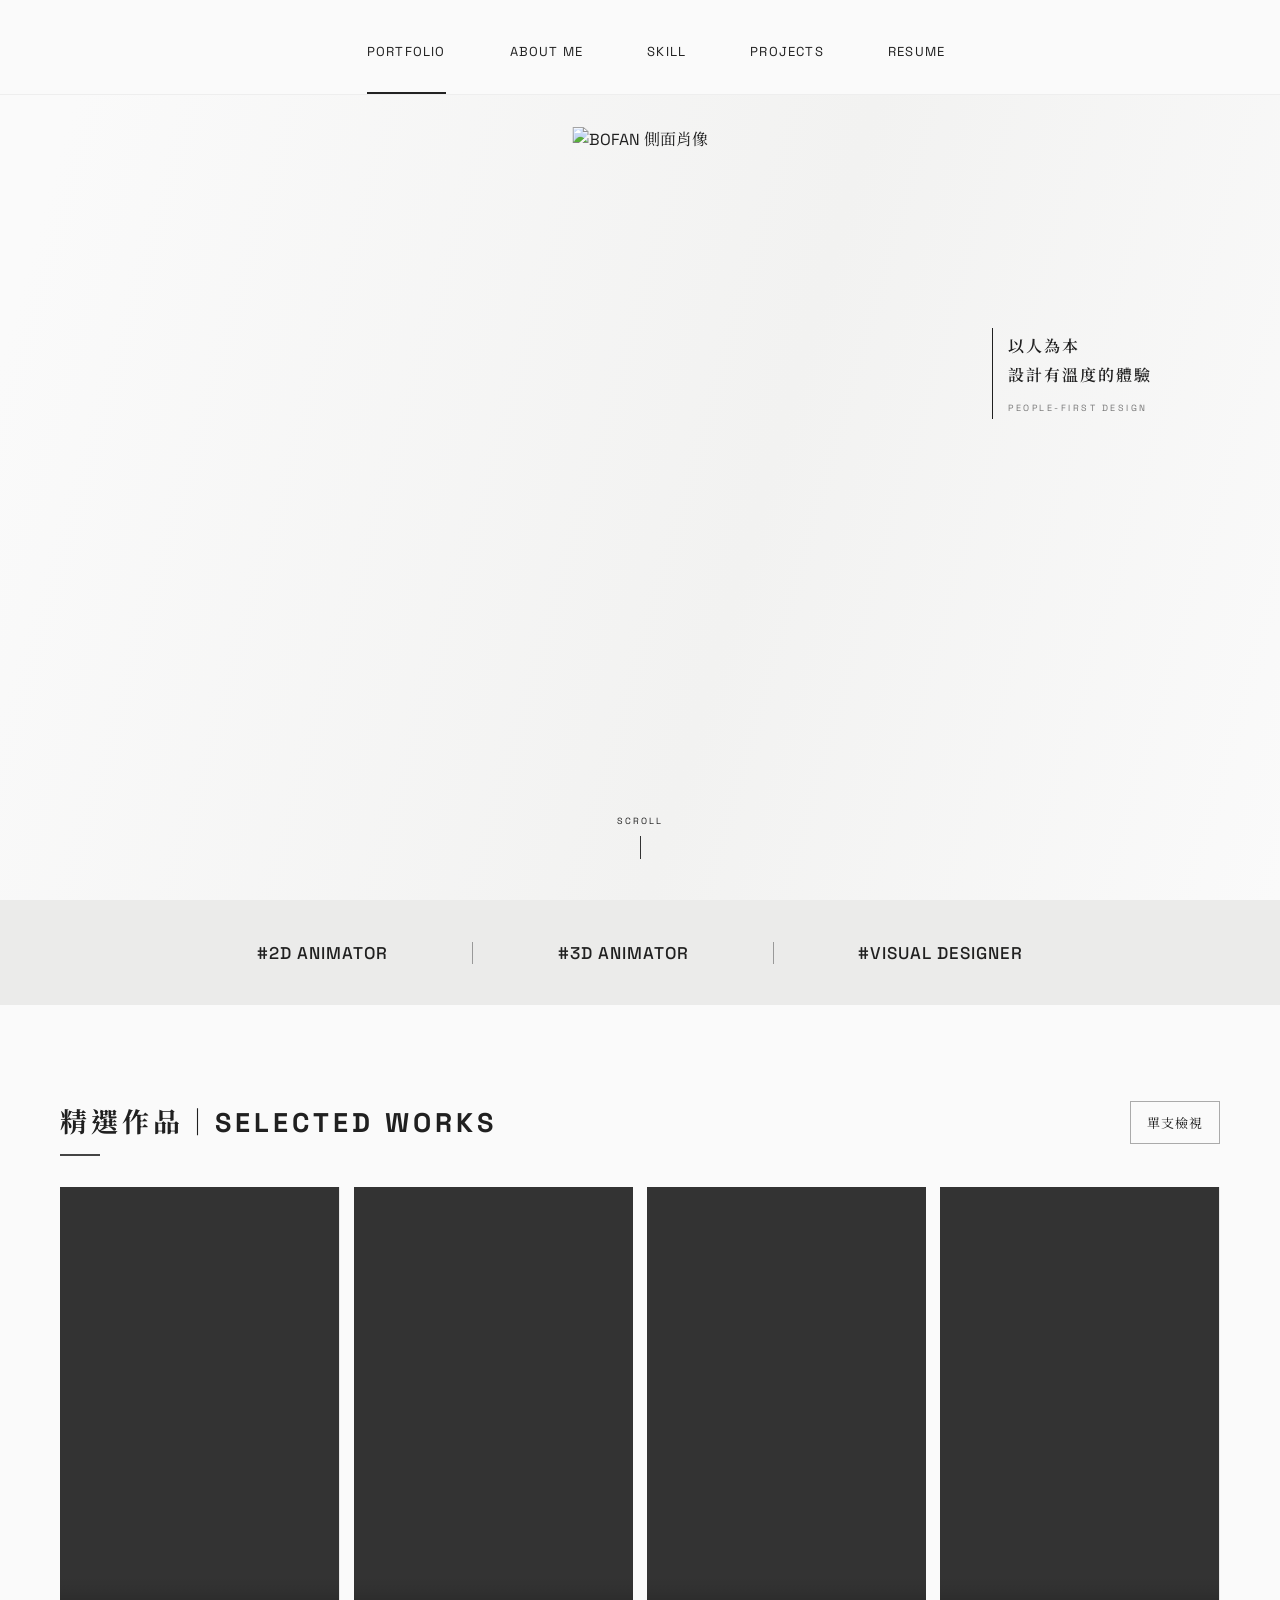
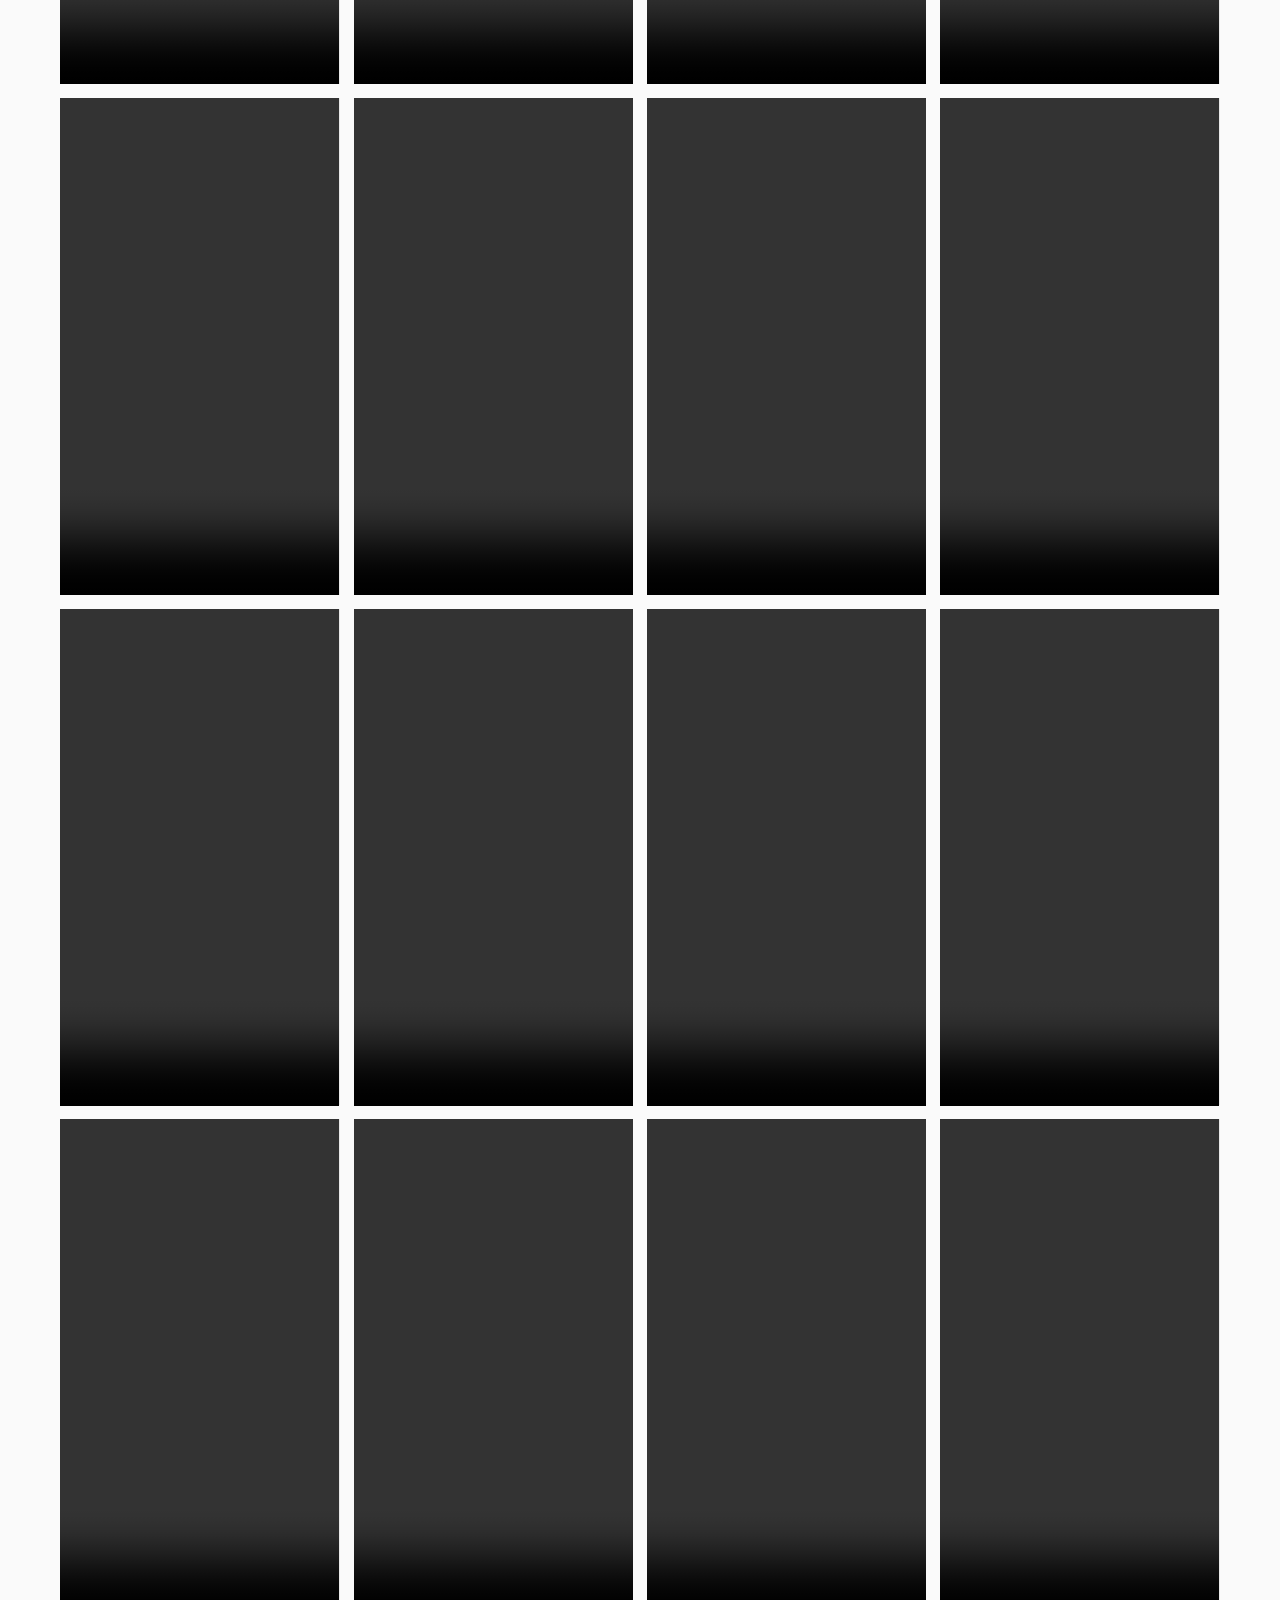
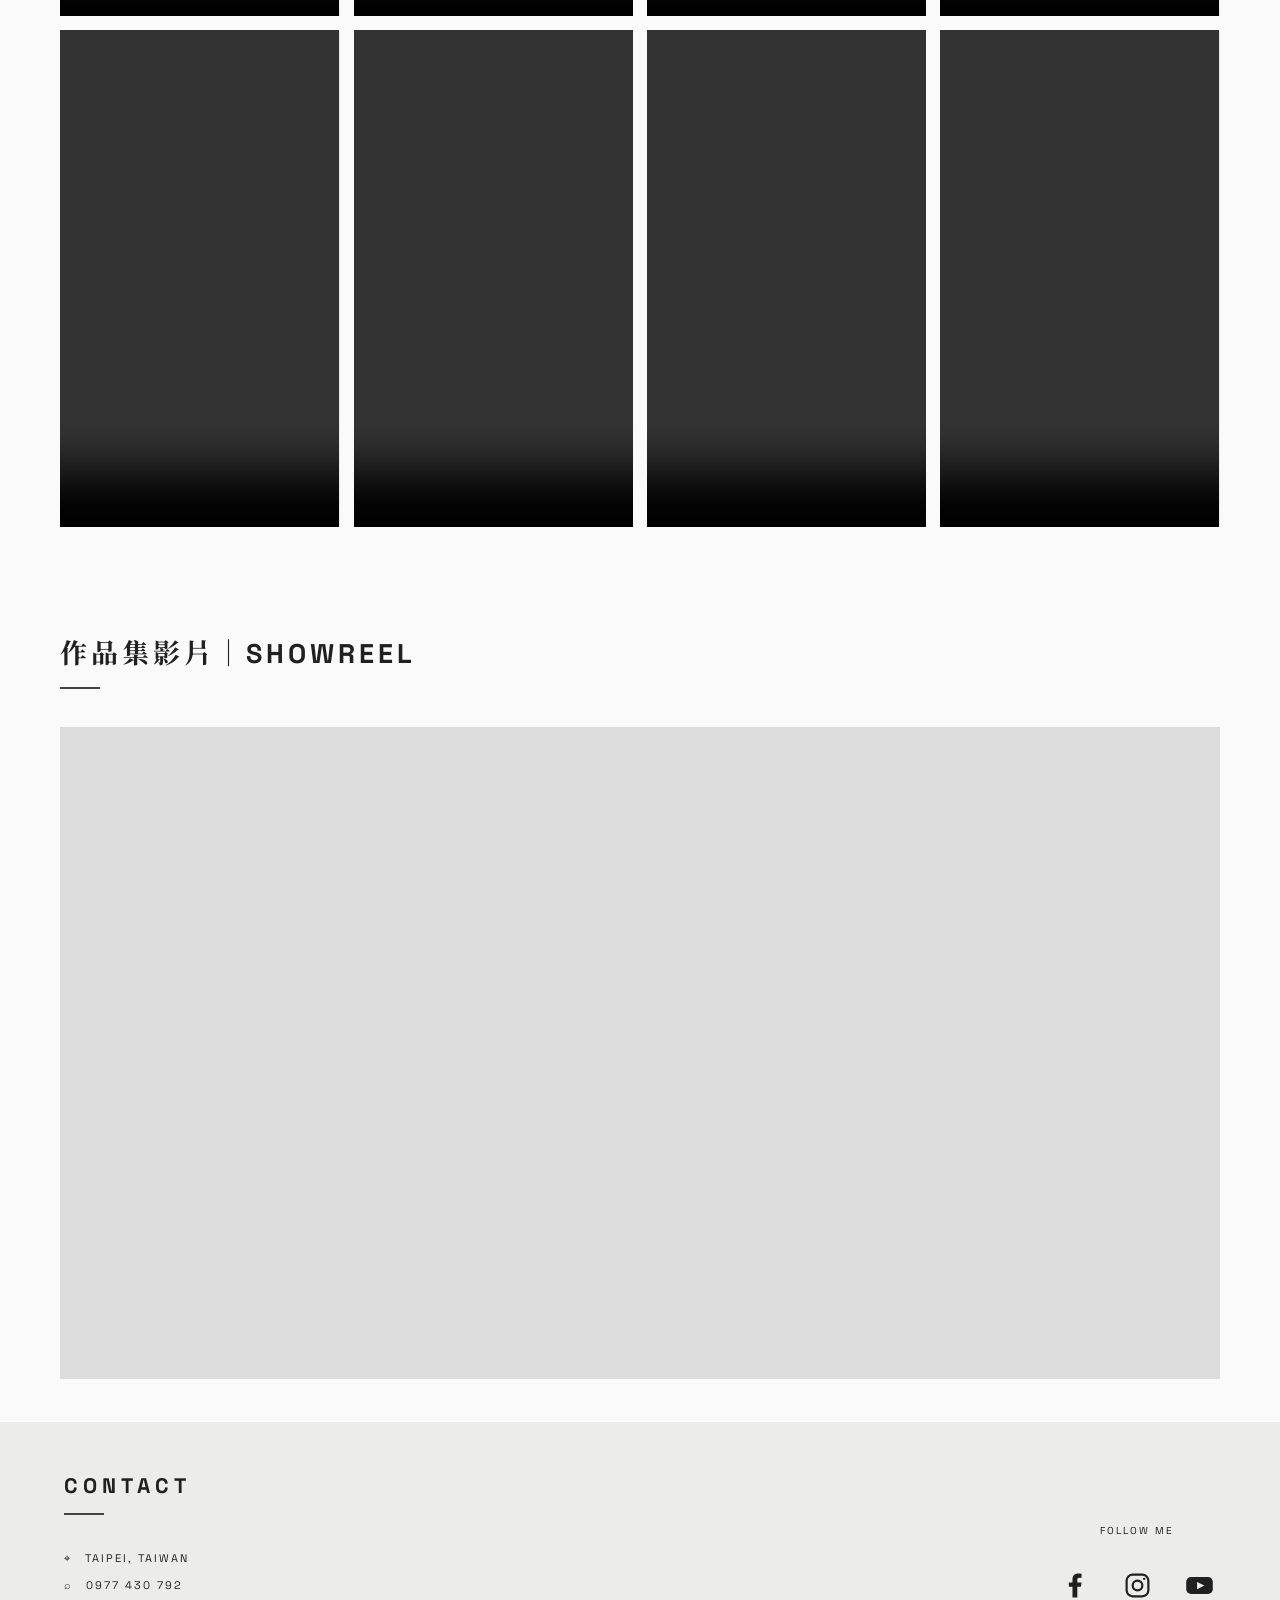
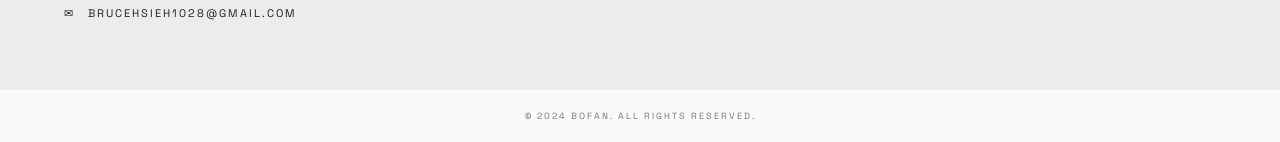
==== index.html @ f27bd296 "Publish website 1 portfolio pages" ====
<!doctype html><html lang="zh-Hant"><head><link rel="icon" type="image/png" href="favicon.png"><meta charset="utf-8"><meta name="viewport" content="width=device-width,initial-scale=1"><title>BOFAN | Portfolio</title><style>
@import url('https://fonts.googleapis.com/css2?family=DM+Mono:wght@400;500&family=Noto+Serif+TC:wght@500;600&family=Space+Grotesk:wght@400;500;600&display=swap');
*{box-sizing:border-box}html{scroll-behavior:smooth}body{margin:0;background:#fafafa;color:#202020;font-family:'Space Grotesk','Noto Serif TC',sans-serif}.nav{height:95px;padding:0 4.2%;display:flex;align-items:center;justify-content:space-between;position:sticky;top:0;z-index:5;background:rgba(250,250,250,.96);border-bottom:1px solid #eee}.logo{display:flex;gap:8px;align-items:center;color:inherit;text-decoration:none}.logo-icon,.logo-word{background-image:url('assets/bofanlogob_工作區域 1.png');background-repeat:no-repeat}.logo-icon{width:36px;height:36px;background-size:82px;background-position:50% 37%;border-radius:50%}.logo-word{width:76px;height:32px;background-size:145px;background-position:50% 100%}.links{display:flex;gap:clamp(35px,5vw,85px);height:100%;align-items:center}.links a,.links span{height:100%;padding-top:43px;color:inherit;text-decoration:none;font-size:13px;letter-spacing:1.2px;border-bottom:2px solid transparent}.links .active{border-color:#222}.dots{font-size:24px;letter-spacing:-5px;transform:rotate(90deg)}.hero{height:795px;position:relative;overflow:hidden;display:flex;align-items:center;justify-content:center;background:linear-gradient(106deg,#fafafa 5%,#f2f2f1 58%,#fafafa)}.word{position:absolute;width:min(82vw,1200px);height:340px;background:url('assets/bofanlogob_工作區域 1.png') center bottom/1800px no-repeat;opacity:.075;transform:translateY(40px)}.portrait-real{position:relative;z-index:1;display:block;max-width:430px;width:31vw;max-height:645px;height:auto;object-fit:contain;filter:drop-shadow(0 35px 28px rgba(255,255,255,.92))}.hero-copy{position:absolute;right:14%;top:255px;font:600 16px/1.8 'Noto Serif TC';letter-spacing:2px}.hero-copy small{display:block;font:9px 'DM Mono';letter-spacing:2.5px;color:#777;margin-top:11px}.scroll{position:absolute;bottom:25px;font:9px 'DM Mono';letter-spacing:2px}.scroll:after{content:'';display:block;width:1px;height:23px;background:#333;margin:9px auto}.roles{height:105px;background:#ebebea;display:flex;align-items:center;justify-content:center;font:500 17px 'DM Mono';letter-spacing:1px}.roles span{padding:0 clamp(40px,6.6vw,115px);border-right:1px solid #999}.roles span:last-child{border:0}.works{padding:96px 4.7% 90px}.section-title{font-size:27px;letter-spacing:4px;margin:0 0 31px}.section-title:after,.contact h2:after{content:'';display:block;width:40px;height:2px;background:#444;margin-top:14px}.work-grid{display:grid;grid-template-columns:repeat(4,1fr);gap:14px}.work-grid video{display:block;width:100%;aspect-ratio:9/16;object-fit:cover;background:#e9e9e9;opacity:0;transform:translateY(18px);transition:.7s}.work-grid.visible video{opacity:1;transform:none}.work-grid.visible video:nth-child(2){transition-delay:.08s}.work-grid.visible video:nth-child(3){transition-delay:.16s}.work-grid.visible video:nth-child(4){transition-delay:.24s}.work-grid.visible video:nth-child(5){transition-delay:.32s}.work-grid.visible video:nth-child(6){transition-delay:.4s}.showreel{padding:18px 3.5% 78px}.showreel .section-title{margin-left:1.2%}.youtube{width:100%;aspect-ratio:16/9;border:0;display:block;background:#ddd}.contact{background:#ececea;padding:50px 5% 52px;display:flex;justify-content:space-between}.contact h2{margin:0 0 30px;font-size:21px;letter-spacing:5px}.contact p{font:11px/2.5 'DM Mono';letter-spacing:2px}.follow{align-self:center;text-align:center}.follow p{font-size:10px;letter-spacing:2px}.social{display:flex;gap:28px;margin-top:26px}.social a{width:34px;height:34px;display:grid;place-items:center;border:1.5px solid;border-radius:50%;font-weight:600;color:inherit;text-decoration:none}.copyright{text-align:center;padding:20px;font:9px 'DM Mono';letter-spacing:2px;color:#777}#top{position:fixed;right:25px;bottom:25px;z-index:8;width:47px;height:47px;border:0;border-radius:50%;background:#222;color:#fff;font-size:22px;opacity:0;pointer-events:none;transform:translateY(15px);transition:.25s}#top.show{opacity:1;pointer-events:auto;transform:none}@media(max-width:700px){.nav{height:67px;padding:0 18px}.logo-icon{width:28px;height:28px;background-size:64px}.logo-word{width:60px;height:28px;background-size:115px}.links{gap:19px}.links a,.links span{padding-top:28px;font-size:9px}.links span,.dots{display:none}.hero{height:570px}.portrait-real{width:58vw;max-width:none;max-height:500px}.word{height:220px;background-size:1000px}.hero-copy{top:95px;right:6%;font-size:12px}.roles{height:75px;font-size:10px}.roles span{padding:0 11px}.works{padding:60px 20px}.section-title{font-size:19px}.work-grid{gap:8px;grid-template-columns:repeat(2,1fr)}.showreel{padding:0 20px 55px}.youtube{aspect-ratio:16/9}.contact{display:block;padding:42px 25px}.follow{text-align:left;margin-top:35px}.social{gap:15px}.contact p{font-size:9px}}
</style><style>
.logo{width:142px;height:44px;background:url('assets/logo.png') center/contain no-repeat;display:block}.logo-icon,.logo-word{display:none}.word{width:min(88vw,1320px);height:400px;background-image:url('assets/bofan.png');background-size:contain;background-position:center;background-repeat:no-repeat;opacity:.23}.hero .reveal{opacity:0;transform:translateY(26px);transition:opacity .85s ease,transform .85s ease}.hero .reveal.visible{opacity:1;transform:translateY(0)}.hero .word.reveal{opacity:0}.hero .word.reveal.visible{opacity:.23}@media(max-width:700px){.logo{width:106px;height:34px}.word{height:235px}}
</style><style>
.works-heading{display:flex;justify-content:space-between;align-items:flex-start;gap:16px;margin-bottom:31px}.works-heading .section-title{margin:0}
.mode-toggle,.video-arrow{border:1px solid #aaa;background:#fafafa;color:#202020;cursor:pointer;transition:background .2s,color .2s}
.mode-toggle{padding:11px 16px;font:inherit;font-size:13px;white-space:nowrap;letter-spacing:1px}
.mode-toggle:hover,.video-arrow:hover{background:#202020;color:#fff}
.mode-toggle:focus-visible,.video-arrow:focus-visible{outline:2px solid #222;outline-offset:4px}
.single-controls[hidden]{display:none}
.single-controls{display:flex;justify-content:center;align-items:center;gap:18px;margin-top:20px;font:12px 'DM Mono',monospace}
.work-view{position:relative}
.work-view.is-single{padding:0 62px}
.work-grid.single{display:flex;justify-content:center}
.work-grid.single video{display:none;transition:none}
.work-grid.single video.is-current{display:block;opacity:1;transform:none;width:auto;max-width:100%;height:65vh;height:65svh;max-height:760px;object-fit:contain;background:#111;aspect-ratio:9/16}
.video-arrow{position:absolute;top:calc(50% - 22px);width:44px;height:44px;border-radius:50%;font-size:26px;display:grid;place-items:center}
.video-prev{left:0}.video-next{right:0}
@media(max-width:700px){.works-heading .section-title{font-size:16px;letter-spacing:1px}.mode-toggle{padding:9px;font-size:11px}.work-view.is-single{padding:0 38px}.video-arrow{width:32px;height:40px;font-size:22px}.work-grid.single video.is-current{height:auto;width:100%;max-height:65svh}}
@media(prefers-reduced-motion:reduce){.work-grid video{transition:none}}
</style><link rel="stylesheet" href="theme.css"><script src="theme.js"></script></head><body>
<nav class="nav"><a class="logo" href="bofan-portfolio.html" aria-label="BOFAN 首頁"><span class="logo-icon"></span><span class="logo-word"></span></a><div class="links"><a class="active" href="bofan-portfolio.html">PORTFOLIO</a><a href="bofan-about.html">ABOUT ME</a><a href="bofan-skill.html">SKILL</a><a href="bofan-projects.html">PROJECTS</a><a href="bofan-resume.html">RESUME</a></div><span class="nav-spacer" aria-hidden="true"></span></nav>
<main><section class="hero"><div class="word" aria-hidden="true"><div class="word-track"><span></span><span></span><span></span></div></div><img class="portrait-real reveal" src="assets/portrait-1.png" alt="BOFAN 側面肖像"><div class="hero-copy"><div class="hero-copy-mask"><div class="hero-copy-text">以人為本<br>設計有溫度的體驗<small>PEOPLE-FIRST DESIGN</small></div></div></div><div class="scroll">SCROLL</div></section><div class="roles"><span>#2D ANIMATOR</span><span>#3D ANIMATOR</span><span>#VISUAL DESIGNER</span></div><section class="works"><div class="works-heading"><h1 class="section-title">精選作品｜SELECTED WORKS</h1><button type="button" class="mode-toggle" id="view-toggle" aria-pressed="false" aria-controls="work-grid">單支檢視</button></div><div class="work-view" id="work-view"><div class="work-grid" id="work-grid">
<video controls muted autoplay loop playsinline aria-label="spey" src="assets/spey.mp4"></video>
<video controls muted autoplay loop playsinline aria-label="金門高粱" src="assets/金門高粱.mp4"></video>
<video controls muted autoplay loop playsinline aria-label="布萊迪中秋" src="assets/布萊迪中秋.mp4"></video>
<video controls muted autoplay loop playsinline aria-label="XR威士忌" src="assets/XR威士忌.mp4"></video>
<video controls muted autoplay loop playsinline aria-label="米其林" src="assets/米其林.mp4"></video>
<video controls muted autoplay loop playsinline aria-label="skoda" src="assets/skoda.mp4"></video>
<video controls muted autoplay loop playsinline aria-label="喜特麗" src="assets/喜特麗.mp4"></video>
<video controls muted autoplay loop playsinline aria-label="Alessi" src="assets/Alessi.mp4"></video>
<video controls muted autoplay loop playsinline aria-label="南聯skinlife" src="assets/南聯skinlife.mp4"></video>
<video controls muted autoplay loop playsinline aria-label="統一膠原飲" src="assets/統一膠原飲.mp4"></video>
<video controls muted autoplay loop playsinline aria-label="acnes" src="assets/acnes.mp4"></video>
<video controls muted autoplay loop playsinline aria-label="白蘭氏" src="assets/白蘭氏.mp4"></video>
<video controls muted autoplay loop playsinline aria-label="osim" src="assets/osim.mp4"></video>
<video controls muted autoplay loop playsinline aria-label="lalaport" src="assets/lalaport.mp4"></video>
<video controls muted autoplay loop playsinline aria-label="persil" src="assets/persil.mp4"></video>
<video controls muted autoplay loop playsinline aria-label="honor" src="assets/honor.mp4"></video>
<video controls muted autoplay loop playsinline aria-label="超異能快感" src="assets/超異能快感.mp4"></video>
<video controls muted autoplay loop playsinline aria-label="蜘蛛人轉變" src="assets/蜘蛛人轉變.mp4"></video>
<video controls muted autoplay loop playsinline aria-label="太空超人" src="assets/太空超人.mp4"></video>
<video controls muted autoplay loop playsinline aria-label="陰兒房" src="assets/陰兒房.mp4"></video>
</div><div class="single-controls" id="single-controls" hidden><button type="button" class="video-arrow video-prev" id="video-prev" aria-label="上一支動畫">‹</button><span id="video-count" role="status" aria-live="polite">1 / 20</span><button type="button" class="video-arrow video-next" id="video-next" aria-label="下一支動畫">›</button></div></div></section><section class="showreel"><h2 class="section-title">作品集影片｜SHOWREEL</h2><iframe class="youtube" src="https://www.youtube-nocookie.com/embed/A_lgwOJ9lEc?rel=0" title="作品集影片" allow="accelerometer; autoplay; clipboard-write; encrypted-media; gyroscope; picture-in-picture" allowfullscreen></iframe></section></main>
<footer class="contact"><div><h2>CONTACT</h2><p>⌖　TAIPEI, TAIWAN<br>⌕　0977 430 792<br>✉　BRUCEHSIEH1028@GMAIL.COM</p></div><div class="follow"><p>FOLLOW ME</p><div class="social"><a href="https://www.facebook.com/xie.bo.fan.2025/?locale=zh_TW" target="_blank" rel="noopener noreferrer" aria-label="Facebook"><svg viewBox="0 0 24 24" aria-hidden="true"><path fill="currentColor" d="M13.5 22v-9h3l.5-3.5h-3.5V7.2c0-1 .3-1.7 1.8-1.7H17V2.3c-.3 0-1.5-.2-2.8-.2-2.8 0-4.7 1.7-4.7 4.8v2.6H6.5V13h3v9z"/></svg></a><a href="https://www.instagram.com/xiebofan_1028/" target="_blank" rel="noopener noreferrer" aria-label="Instagram"><svg viewBox="0 0 24 24" fill="none" stroke="currentColor" stroke-width="1.8" aria-hidden="true"><rect x="3" y="3" width="18" height="18" rx="5"/><circle cx="12" cy="12" r="4"/><circle cx="17.5" cy="6.5" r="1" fill="currentColor" stroke="none"/></svg></a><a href="https://www.youtube.com/@BofanAnimation" target="_blank" rel="noopener noreferrer" aria-label="YouTube"><svg viewBox="0 0 24 24" aria-hidden="true"><rect x="1" y="5" width="22" height="14" rx="4" fill="currentColor"/><path d="m10 9 6 3-6 3z" fill="#ececea"/></svg></a></div></div></footer><div class="copyright">© 2024 BOFAN. ALL RIGHTS RESERVED.</div><button id="top">↑</button><script>const b=document.querySelector('#top'),g=document.querySelector('#work-grid'),reveal=document.querySelectorAll('.reveal');addEventListener('scroll',()=>b.classList.toggle('show',scrollY>500));b.onclick=()=>scrollTo({top:0,behavior:'smooth'});const observer=new IntersectionObserver(es=>es.forEach(x=>{if(x.isIntersecting){x.target.classList.add('visible');observer.unobserve(x.target)}}),{threshold:.1});reveal.forEach(x=>observer.observe(x));new IntersectionObserver(e=>e.forEach(x=>x.isIntersecting&&g.classList.add('visible')),{threshold:0}).observe(g);</script><script>
(() => {
  const grid = document.getElementById('work-grid');
  const videos = [...grid.querySelectorAll('video')];
  const toggle = document.getElementById('view-toggle');
  const view = document.getElementById('work-view');
  const controls = document.getElementById('single-controls');
  const count = document.getElementById('video-count');
  let single = false, current = 0;
  const previewButtons = [-1, 1].map(direction => {
    const button = document.createElement('button');
    button.type = 'button';
    button.className = 'side-preview ' + (direction < 0 ? 'preview-left' : 'preview-right');
    button.setAttribute('aria-label', direction < 0 ? '觀看上一支動畫' : '觀看下一支動畫');
    const preview = document.createElement('video');
    preview.muted = true;
    preview.playsInline = true;
    preview.preload = 'auto';
    preview.setAttribute('aria-hidden', 'true');
    preview.addEventListener('loadeddata', () => { preview.pause(); preview.currentTime = 0; });
    button.append(preview);
    button.addEventListener('click', () => show(current + direction));
    view.append(button);
    return { preview, direction };
  });
  const play = video => { const result = video.play(); if (result) result.catch(() => {}); };
  let transitioning = false;
  async function show(index) {
    if (transitioning) return;
    const changed = ((index + videos.length) % videos.length) !== current;
    const direction = index > current ? 1 : -1;
    const animate = changed && single && !matchMedia('(prefers-reduced-motion: reduce)').matches;
    const panels = [grid, ...previewButtons.map(({preview}) => preview.parentElement)];
    transitioning = true;
    toggle.disabled = true;
    if (animate) {
      await Promise.all(panels.map(panel => panel.animate([
        {transform:'translateX(0)', opacity: getComputedStyle(panel).opacity},
        {transform:'translateX(' + (-direction * 45) + 'px)', opacity:0}
      ], {duration:180, easing:'ease-in', fill:'forwards'}).finished));
    }
    current = (index + videos.length) % videos.length;
    videos.forEach((video, i) => {
      video.classList.toggle('is-current', i === current);
      if (i !== current) video.pause();
    });
    count.textContent = (current + 1) + ' / ' + videos.length;
    previewButtons.forEach(({preview, direction}) => {
      preview.pause();
      preview.src = videos[(current + direction + videos.length) % videos.length].src;
      preview.load();
    });
    // Restart the central video on every switch; side previews stay paused.
    videos[current].autoplay = true;
    videos[current].pause();
    videos[current].currentTime = 0;
    play(videos[current]);
    panels.forEach(panel => panel.getAnimations().forEach(animation => animation.cancel()));
    if (animate) {
      await Promise.all(panels.map(panel => panel.animate([
        {transform:'translateX(' + (direction * 45) + 'px)', opacity:0},
        {transform:'translateX(0)', opacity:getComputedStyle(panel).opacity}
      ], {duration:320, easing:'cubic-bezier(.22,1,.36,1)'}).finished));
    }
    transitioning = false;
    toggle.disabled = false;
  }
  toggle.addEventListener('click', () => {
    single = !single;
    grid.classList.toggle('single', single);
    grid.classList.add('visible');
    view.classList.toggle('is-single', single);
    controls.hidden = !single;
    toggle.setAttribute('aria-pressed', String(single));
    toggle.textContent = single ? '網格檢視' : '單支檢視';
    if (single) show(current);
    else videos.forEach(video => { video.autoplay = true; play(video); });
  });
  document.getElementById('video-prev').addEventListener('click', () => show(current - 1));
  document.getElementById('video-next').addEventListener('click', () => show(current + 1));
})();
</script><style>
.side-preview{display:none;border:0;padding:0;background:transparent;cursor:pointer}
.work-view.is-single{padding:0 27%;min-height:220px;overflow:hidden}
.work-grid.single{align-items:center;min-height:220px}
.work-grid.single video.is-current{width:100%;height:auto;max-height:none;aspect-ratio:auto;object-fit:cover;background:transparent}
.is-single .side-preview{display:flex;align-items:center;justify-content:center;position:absolute;top:0;bottom:40px;width:26%;opacity:.3;transition:opacity .25s;overflow:hidden}
.is-single .side-preview:hover,.is-single .side-preview:focus-visible{opacity:.55}
.preview-left{left:0}.preview-right{right:0}
.side-preview video{display:block;width:100%;height:auto;max-height:none;object-fit:cover;pointer-events:none;background:transparent}
.side-preview:focus-visible{outline:2px solid #777;outline-offset:5px}
.video-arrow{z-index:2;background:rgba(250,250,250,.9)}
.video-prev{left:0}.video-next{right:0}
@media(max-width:700px){
 .work-view.is-single{padding:0 23%}
 .is-single .side-preview{width:22%}
 .preview-left{left:0}.preview-right{right:0}
 .work-grid.single video.is-current{width:100%;height:auto;max-height:none}
 .video-arrow{top:auto;bottom:0;width:32px;height:32px}
 .video-prev{left:calc(50% - 90px)}.video-next{right:calc(50% - 90px)}
}
/* Keep the three-video viewer within the available screen height. */
.work-view.is-single{
 --viewer-height:min(68svh,680px);
 padding:0;
 min-height:0;
 display:grid;
 grid-template-columns:minmax(0,1fr) minmax(0,1.45fr) minmax(0,1fr);
 align-items:center;
 gap:0 clamp(8px,2vw,28px);
}
.is-single .work-grid.single{grid-column:2;grid-row:1;min-height:0;height:var(--viewer-height);width:100%}
.work-grid.single video.is-current{width:auto;height:auto;max-width:100%;max-height:var(--viewer-height);object-fit:contain;aspect-ratio:auto}
.is-single .side-preview{position:static;grid-row:1;width:100%;height:calc(var(--viewer-height) * .74);min-width:0}
.is-single .preview-left{grid-column:1}
.is-single .preview-right{grid-column:3}
.side-preview video{width:auto;height:auto;max-width:100%;max-height:100%;object-fit:contain}
.is-single .single-controls{grid-column:1 / -1;grid-row:2;margin-top:16px;min-height:32px}
.is-single .video-arrow{top:calc(var(--viewer-height) / 2 - 22px);bottom:auto}
@media(max-width:700px){
 .work-view.is-single{--viewer-height:min(62svh,500px);padding:0;grid-template-columns:minmax(0,1fr) minmax(0,1.7fr) minmax(0,1fr);gap:0 8px}
 .work-grid.single video.is-current{width:auto;height:auto;max-width:100%;max-height:var(--viewer-height)}
 .is-single .video-arrow{top:auto;bottom:0}
}
</style>
<style>
/* First screen and sequenced hero entrance. */
.hero{height:calc(100svh - 95px);min-height:0;padding:0;isolation:isolate}
.hero .portrait-real{position:absolute;bottom:0%;left:50%;width:auto;height:96%;max-height:none;max-width:58vw;object-fit:contain;translate:-50% 0;z-index:1}
.hero .portrait-real.reveal{transition:opacity 1.8s ease,transform 1.8s ease}
.hero .word{position:absolute;inset:22% 0 auto;width:100%;height:60%;opacity:.48;transform:none;overflow:hidden;z-index:0;pointer-events:none;background:none}
.word-track{display:flex;width:max-content;height:100%;animation:bofan-drift 36s linear infinite;will-change:transform}
.word-track span{display:block;flex:none;width:110vw;margin-right:-12vw;height:100%;background:url('assets/bofan.png') center/contain no-repeat}
@keyframes bofan-drift{from{transform:translateX(-98vw)}to{transform:translateX(0)}}
.hero .hero-copy{top:29%;right:10%;z-index:2;border-left:1px solid currentColor;padding:5px 0 5px 15px;opacity:0;transition:opacity .3s ease 1.8s}
.hero-copy-mask{overflow:hidden;clip-path:inset(0 100% 0 0);transition:clip-path 1s cubic-bezier(.22,1,.36,1) 1.9s}
.hero-copy-text{transform:translateX(-20px);transition:transform 1s cubic-bezier(.22,1,.36,1) 1.9s}
.hero.intro-ready .hero-copy{opacity:1}
.hero.intro-ready .hero-copy-mask{clip-path:inset(0)}
.hero.intro-ready .hero-copy-text{transform:translateX(0)}
.hero .scroll{bottom:4%;z-index:3;opacity:0;transform:translateY(10px);transition:opacity .7s ease 2.9s,transform .7s ease 2.9s}
.hero.intro-ready .scroll{opacity:1;transform:none}
@media(max-width:700px){
 .hero{height:calc(100svh - 67px)}
 .hero .portrait-real{height:84%;max-width:85vw;bottom:2%;left:45%}
 .hero .hero-copy{top:15%;right:5%;padding-left:10px;font-size:12px}
 .hero .word{top:28%;height:48%}
 .word-track span{width:140vw}
 @keyframes bofan-drift{from{transform:translateX(-128vw)}to{transform:translateX(0)}}
}
@media(prefers-reduced-motion:reduce){
 .word-track{animation:none;transform:translateX(-20vw)}
 .hero .portrait-real.reveal,.hero .hero-copy,.hero-copy-mask,.hero-copy-text,.hero .scroll{transition:none}
}
</style>
<script>
(() => {
 const hero = document.querySelector('.hero');
 const portrait = hero.querySelector('.portrait-real');
 const begin = () => {
   requestAnimationFrame(() => requestAnimationFrame(() => {
     portrait.classList.add('visible');
     hero.classList.add('intro-ready');
   }));
 };
 if (portrait.complete) begin();
 else { portrait.addEventListener('load', begin, {once:true}); portrait.addEventListener('error', begin, {once:true}); }
})();
</script>
</body></html>
---- theme.css ----
@import url('https://fonts.googleapis.com/css2?family=Noto+Serif+TC:wght@400;500;600;700&family=Space+Grotesk:wght@400;500;600;700&display=swap');
:root{color-scheme:light;--site-font:"Space Grotesk","Noto Serif TC","Microsoft JhengHei",sans-serif}
body,body *{font-family:var(--site-font)!important}
/* Phone layouts: separate hero rows and a single-column work viewer. */
@media(max-width:700px){
 body .hero{display:grid;grid-template-rows:110px minmax(0,1fr) 56px;justify-items:center;align-items:stretch;padding:18px 20px 0}
 body .hero .hero-copy{position:relative;grid-row:1;top:auto;right:auto;align-self:center;justify-self:center;margin:0;max-width:100%;font-size:12px}
 body .hero .portrait-real{position:relative;grid-row:2;left:auto;bottom:auto;translate:none;width:100%;height:100%;max-width:85vw;min-height:0;object-fit:contain;align-self:stretch}
 body .hero .scroll{position:relative;grid-row:3;bottom:auto;align-self:center}
 body .work-grid:not(.single){grid-template-columns:minmax(0,1fr);gap:20px}
 body .work-view.is-single{grid-template-columns:minmax(0,1fr);padding:0;gap:0}
 body .is-single .side-preview{display:none}
 body .is-single .work-grid.single{grid-column:1;grid-row:1}
 body .is-single .single-controls{grid-column:1;grid-row:2}
 body .about-hero .about-photo{display:none}
 body .about-hero{min-height:0;padding:48px 25px}
 body .about-hero .copy{width:100%}
 body .about-title-enter{animation-delay:0s}
 body .about-content-enter{animation-delay:.8s}
}
/* Showreel and sticky navigation share one viewport. */
.showreel{--nav-height:95px;height:calc(100svh - var(--nav-height));padding:18px 4.7% 24px;display:flex;flex-direction:column;align-items:center;gap:20px;scroll-margin-top:var(--nav-height)}
.showreel .section-title{align-self:stretch;flex:none;line-height:1.4;margin:0}
.showreel .youtube{flex:none;width:min(100%,calc((100svh - 213px) * 16 / 9));height:auto;aspect-ratio:16/9;margin:auto 0}
@media(max-width:700px){
 body .showreel{--nav-height:67px;height:auto;display:block;padding:16px 20px 40px}
 .showreel .section-title{font-size:clamp(14px,3.8vw,19px);letter-spacing:1px;margin:0 0 24px}
 .showreel .youtube{width:100%;height:auto;aspect-ratio:16/9;margin:0}
}
/* Compact Skill content while retaining shared navigation and footer sizing. */
main.skills{max-width:1260px;padding:65px 6.5% 65px}
.skills .page-title{font-size:clamp(28px,3.1vw,46px);margin-bottom:48px;font-weight:400}
.skills .page-title:after{width:40px;margin-top:26px}
.skills .skill-row{padding-bottom:42px;margin-bottom:42px}
.skills .skill-row:last-child{padding-bottom:0;margin-bottom:0}
.skills .skill-copy h2{font-size:clamp(23px,2.2vw,32px);font-weight:700}
.skills .english{font-size:16px}
.skills .english:after{margin:20px 0}
.skills .skill-copy ul{font-size:clamp(14px,1.15vw,17px);line-height:1.85}
.skills .skill-copy li{margin:6px 0}
@media(max-width:600px){
 main.skills{padding:36px 22px 44px}
 .skills .page-title{font-size:27px;margin-bottom:32px}
 .skills .skill-row{padding-bottom:28px;margin-bottom:28px;gap:20px}
 .skills .skill-copy h2{font-size:24px}
 .skills .skill-copy ul{font-size:14px}
}

/* Shared light-only navigation and footer. */
.nav-spacer{width:110px;flex-shrink:0}
.social a{border:0;border-radius:0}
.social svg{width:29px;height:29px;display:block}
.about-hero .copy p{font-size:18px;line-height:2}
.about-hero .copy .quote{font-size:19px!important}
.about-photo-enter{animation:page-enter 1s ease both}
.about-title-enter{animation:page-enter .8s ease 1s both}
.about-content-enter{animation:page-enter .8s ease 1.8s both}
.project-info .project-description{animation:page-enter .8s ease .15s both}
.project-info .project-link{animation:page-enter .8s ease .95s both}
.resume .personal{font-size:16px}
.resume .introduction,.resume .resume-main ul,.resume .job p{font-size:17px}
.resume .skill-meter{font-size:15px}
.resume .job time{font-size:.95em}
@keyframes page-enter{from{opacity:0;transform:translateY(20px)}to{opacity:1;transform:translateY(0)}}
@media(max-width:700px){
 .nav-spacer{display:none}.nav{gap:8px}.links{gap:12px}
 .about-hero .copy p{font-size:15px}
 .about-hero .copy .quote{font-size:16px!important}
}
@media(max-width:380px){.nav .logo{width:80px}.links{gap:8px}}
@media(prefers-reduced-motion:reduce){
 .about-photo-enter,.about-title-enter,.about-content-enter,
 .project-info .project-description,.project-info .project-link{animation:none}
}
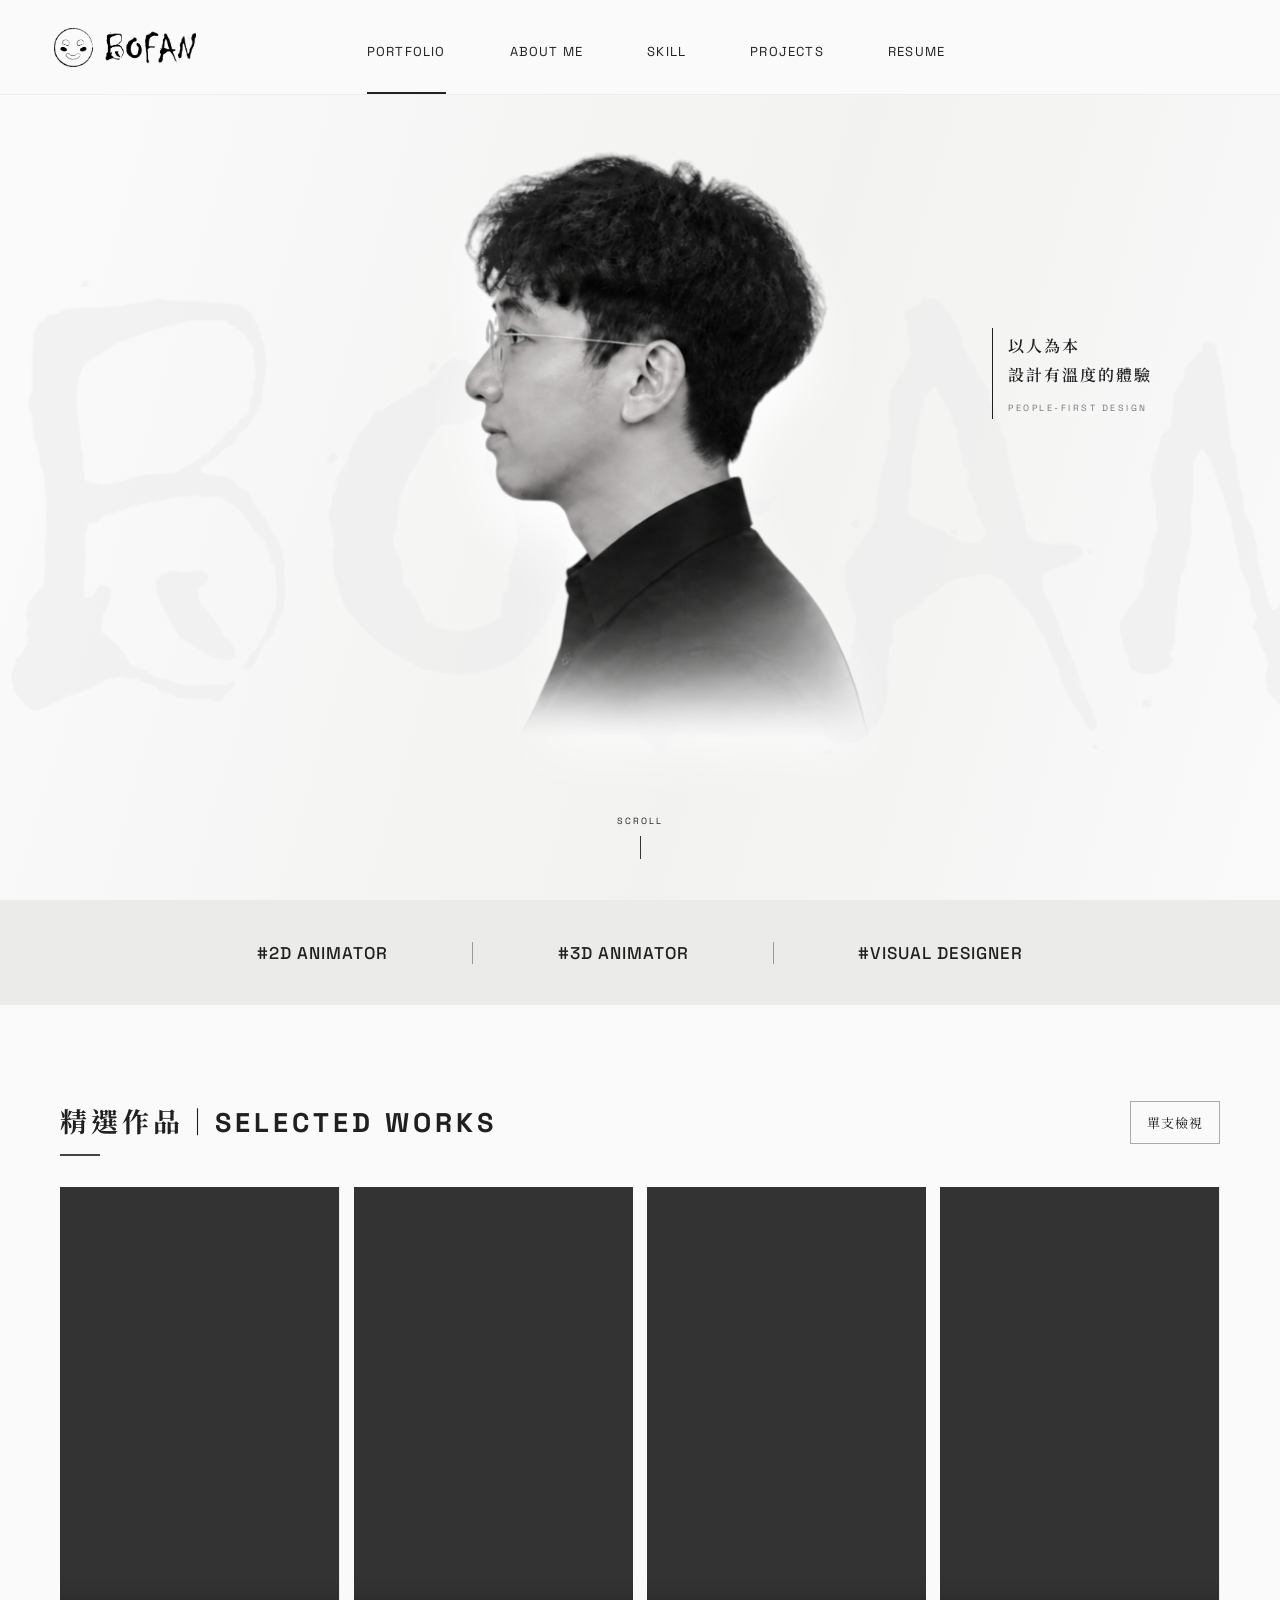
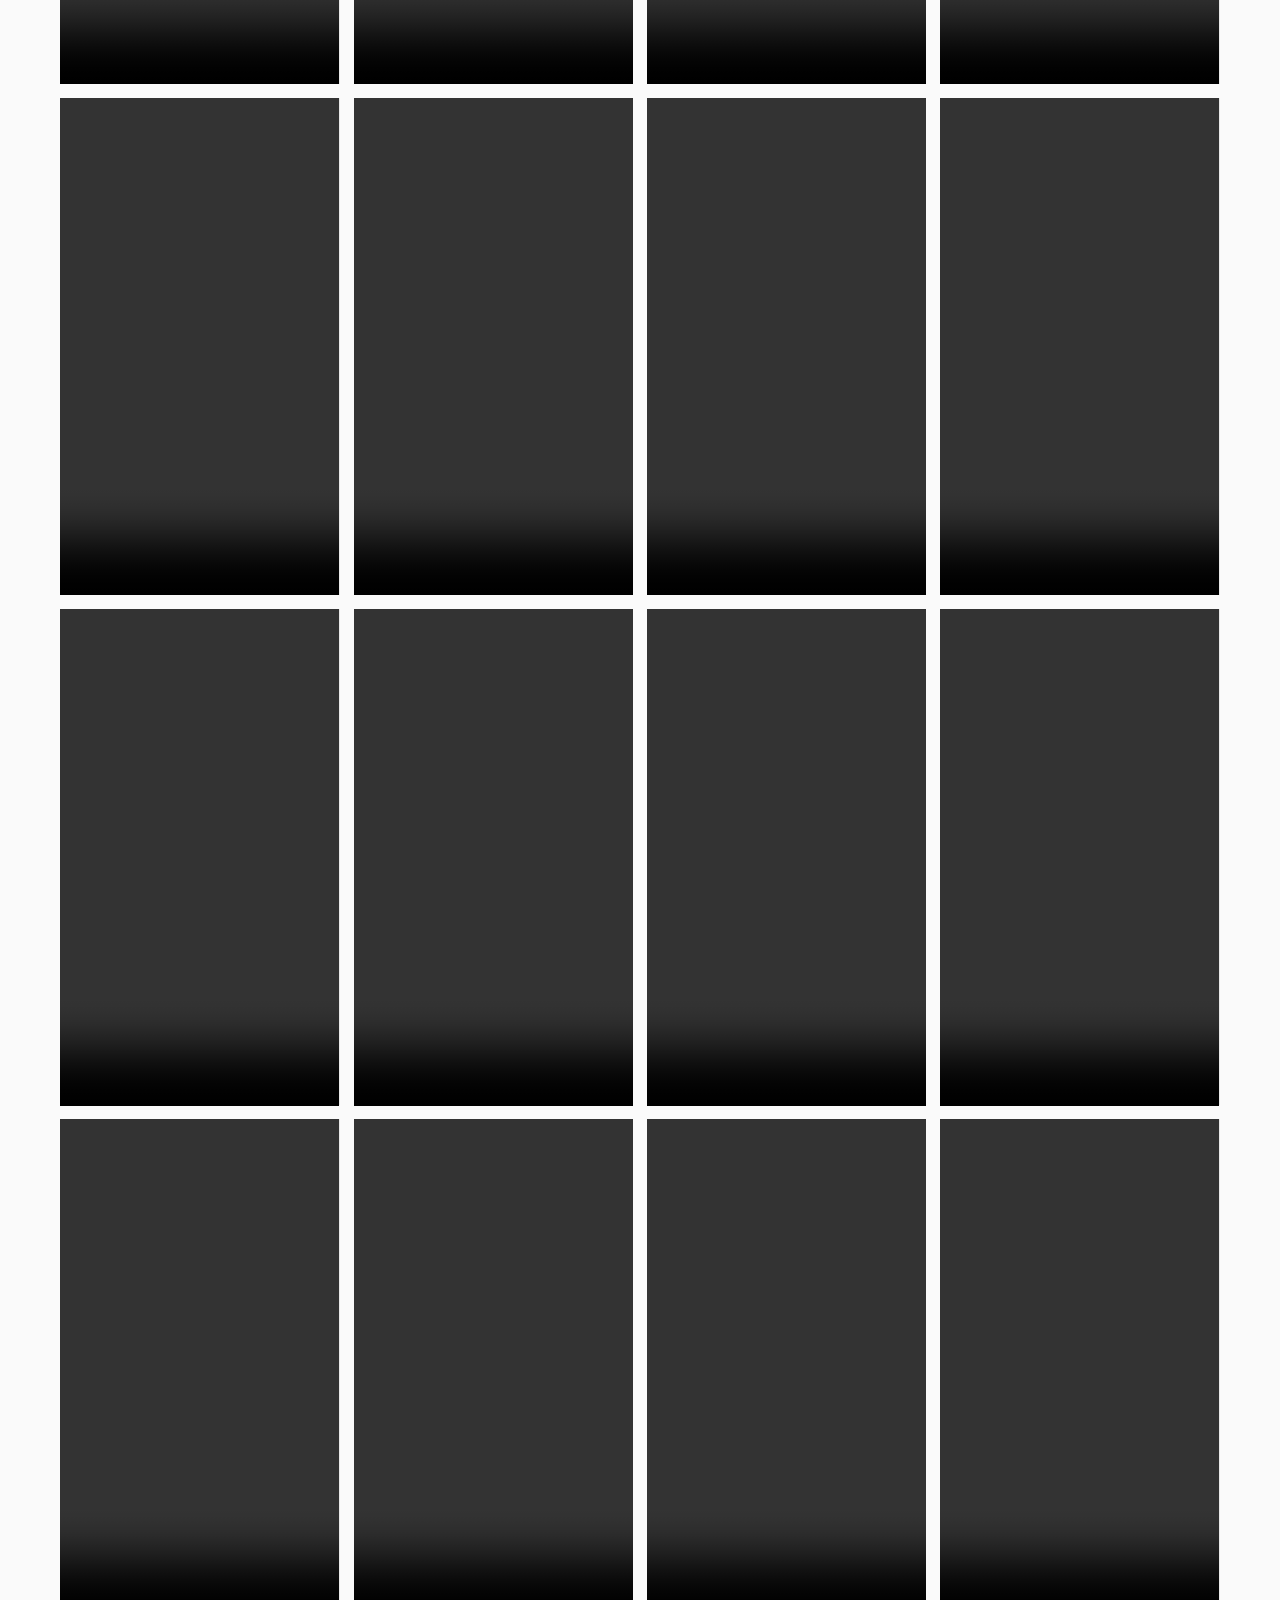
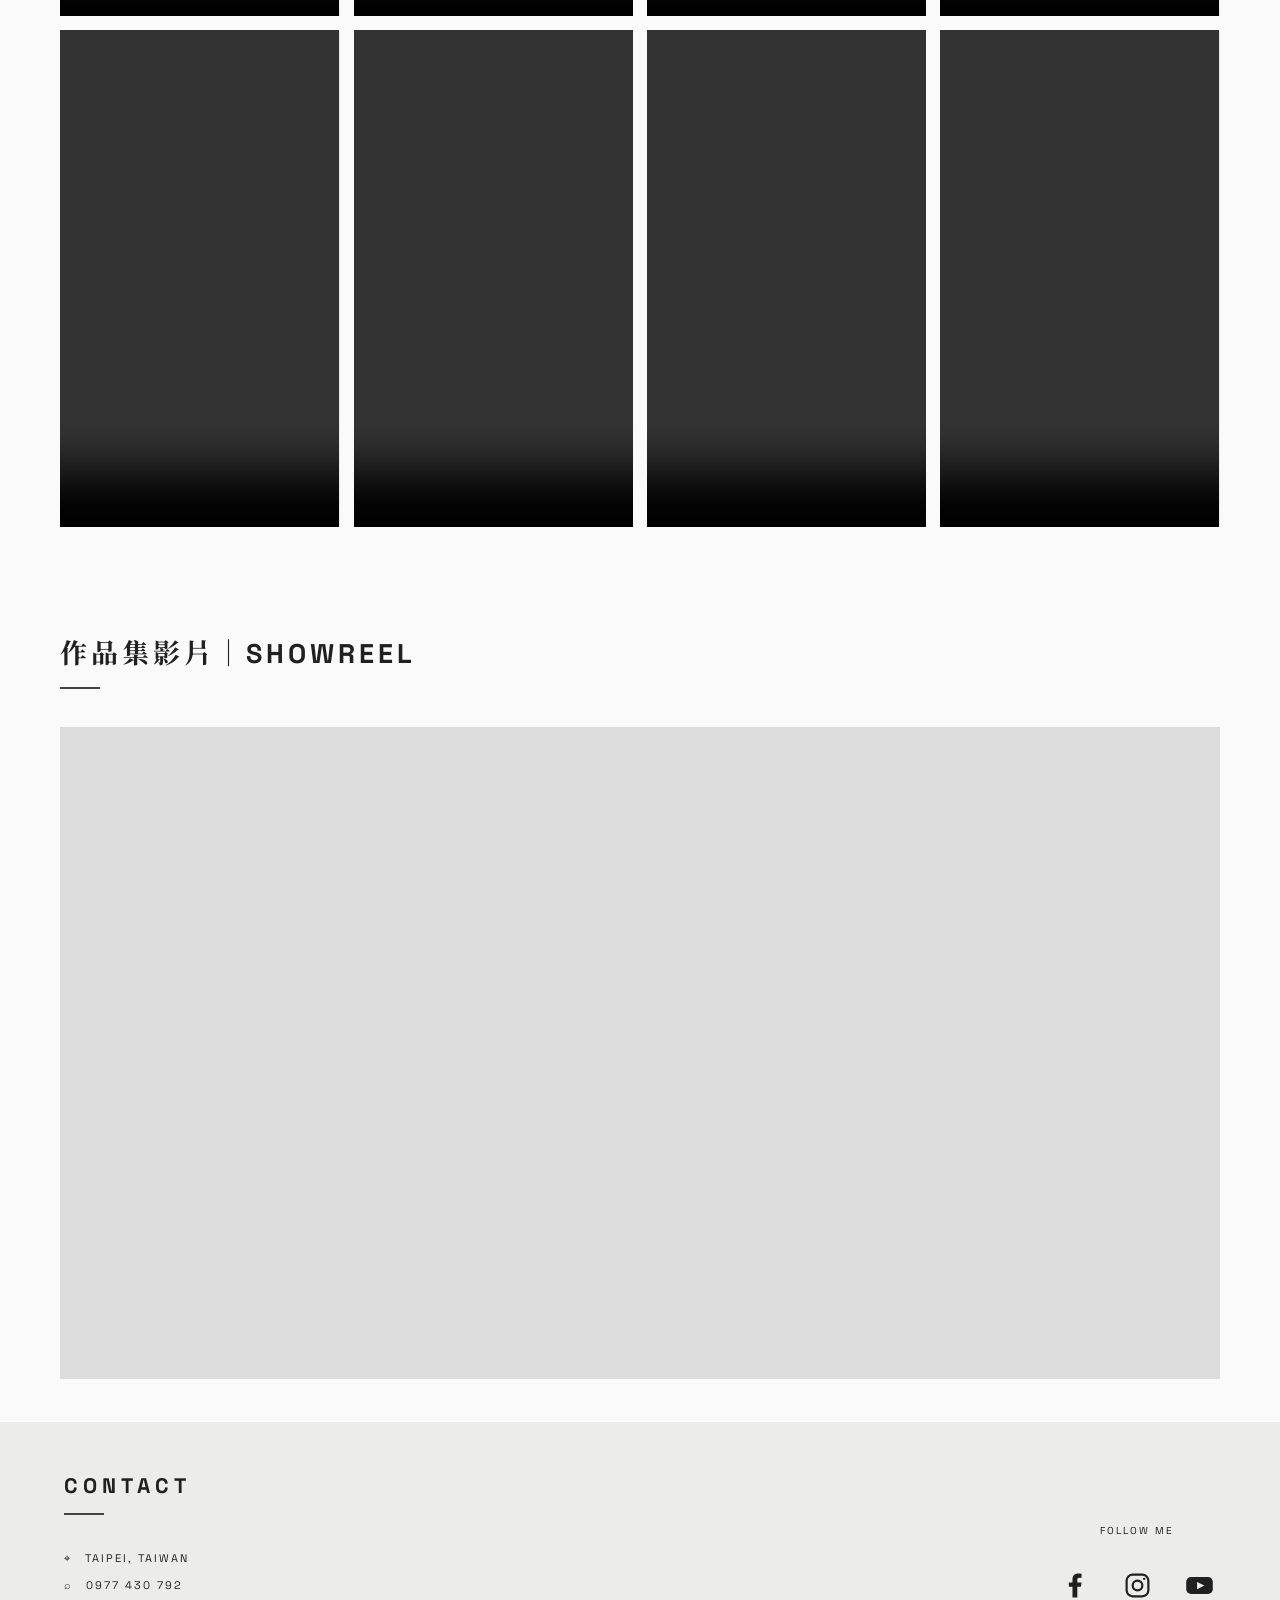
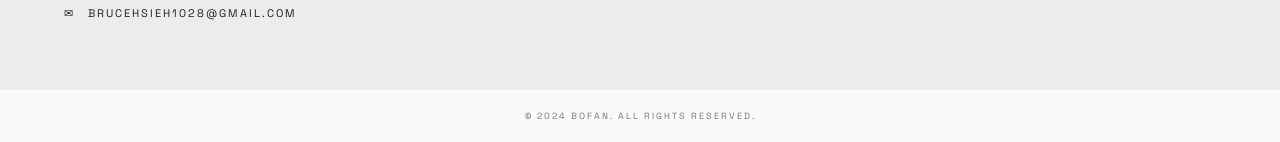
==== commit f7ebd18f: "Refresh stylesheet cache for responsive works layout" ====
--- a/index.html
+++ b/index.html
@@ -20,7 +20,7 @@
 .video-prev{left:0}.video-next{right:0}
 @media(max-width:700px){.works-heading .section-title{font-size:16px;letter-spacing:1px}.mode-toggle{padding:9px;font-size:11px}.work-view.is-single{padding:0 38px}.video-arrow{width:32px;height:40px;font-size:22px}.work-grid.single video.is-current{height:auto;width:100%;max-height:65svh}}
 @media(prefers-reduced-motion:reduce){.work-grid video{transition:none}}
-</style><link rel="stylesheet" href="theme.css"><script src="theme.js"></script></head><body>
+</style><link rel="stylesheet" href="theme.css?v=20260918-grid"><script src="theme.js"></script></head><body>
 <nav class="nav"><a class="logo" href="bofan-portfolio.html" aria-label="BOFAN 首頁"><span class="logo-icon"></span><span class="logo-word"></span></a><div class="links"><a class="active" href="bofan-portfolio.html">PORTFOLIO</a><a href="bofan-about.html">ABOUT ME</a><a href="bofan-skill.html">SKILL</a><a href="bofan-projects.html">PROJECTS</a><a href="bofan-resume.html">RESUME</a></div><span class="nav-spacer" aria-hidden="true"></span></nav>
 <main><section class="hero"><div class="word" aria-hidden="true"><div class="word-track"><span></span><span></span><span></span></div></div><img class="portrait-real reveal" src="assets/portrait-1.png" alt="BOFAN 側面肖像"><div class="hero-copy"><div class="hero-copy-mask"><div class="hero-copy-text">以人為本<br>設計有溫度的體驗<small>PEOPLE-FIRST DESIGN</small></div></div></div><div class="scroll">SCROLL</div></section><div class="roles"><span>#2D ANIMATOR</span><span>#3D ANIMATOR</span><span>#VISUAL DESIGNER</span></div><section class="works"><div class="works-heading"><h1 class="section-title">精選作品｜SELECTED WORKS</h1><button type="button" class="mode-toggle" id="view-toggle" aria-pressed="false" aria-controls="work-grid">單支檢視</button></div><div class="work-view" id="work-view"><div class="work-grid" id="work-grid">
 <video controls muted autoplay loop playsinline aria-label="spey" src="assets/spey.mp4"></video>
--- a/theme.css
+++ b/theme.css
@@ -1,6 +1,11 @@
 @import url('https://fonts.googleapis.com/css2?family=Noto+Serif+TC:wght@400;500;600;700&family=Space+Grotesk:wght@400;500;600;700&display=swap');
 :root{color-scheme:light;--site-font:"Space Grotesk","Noto Serif TC","Microsoft JhengHei",sans-serif}
 body,body *{font-family:var(--site-font)!important}
+/* Selected works: desktop 4 columns, tablet 2, phone 1. */
+body .work-grid:not(.single){grid-template-columns:repeat(4,minmax(0,1fr))}
+@media(max-width:1100px) and (min-width:701px){
+ body .work-grid:not(.single){grid-template-columns:repeat(2,minmax(0,1fr))}
+}
 /* Phone layouts: separate hero rows and a single-column work viewer. */
 @media(max-width:700px){
  body .hero{display:grid;grid-template-rows:110px minmax(0,1fr) 56px;justify-items:center;align-items:stretch;padding:18px 20px 0}
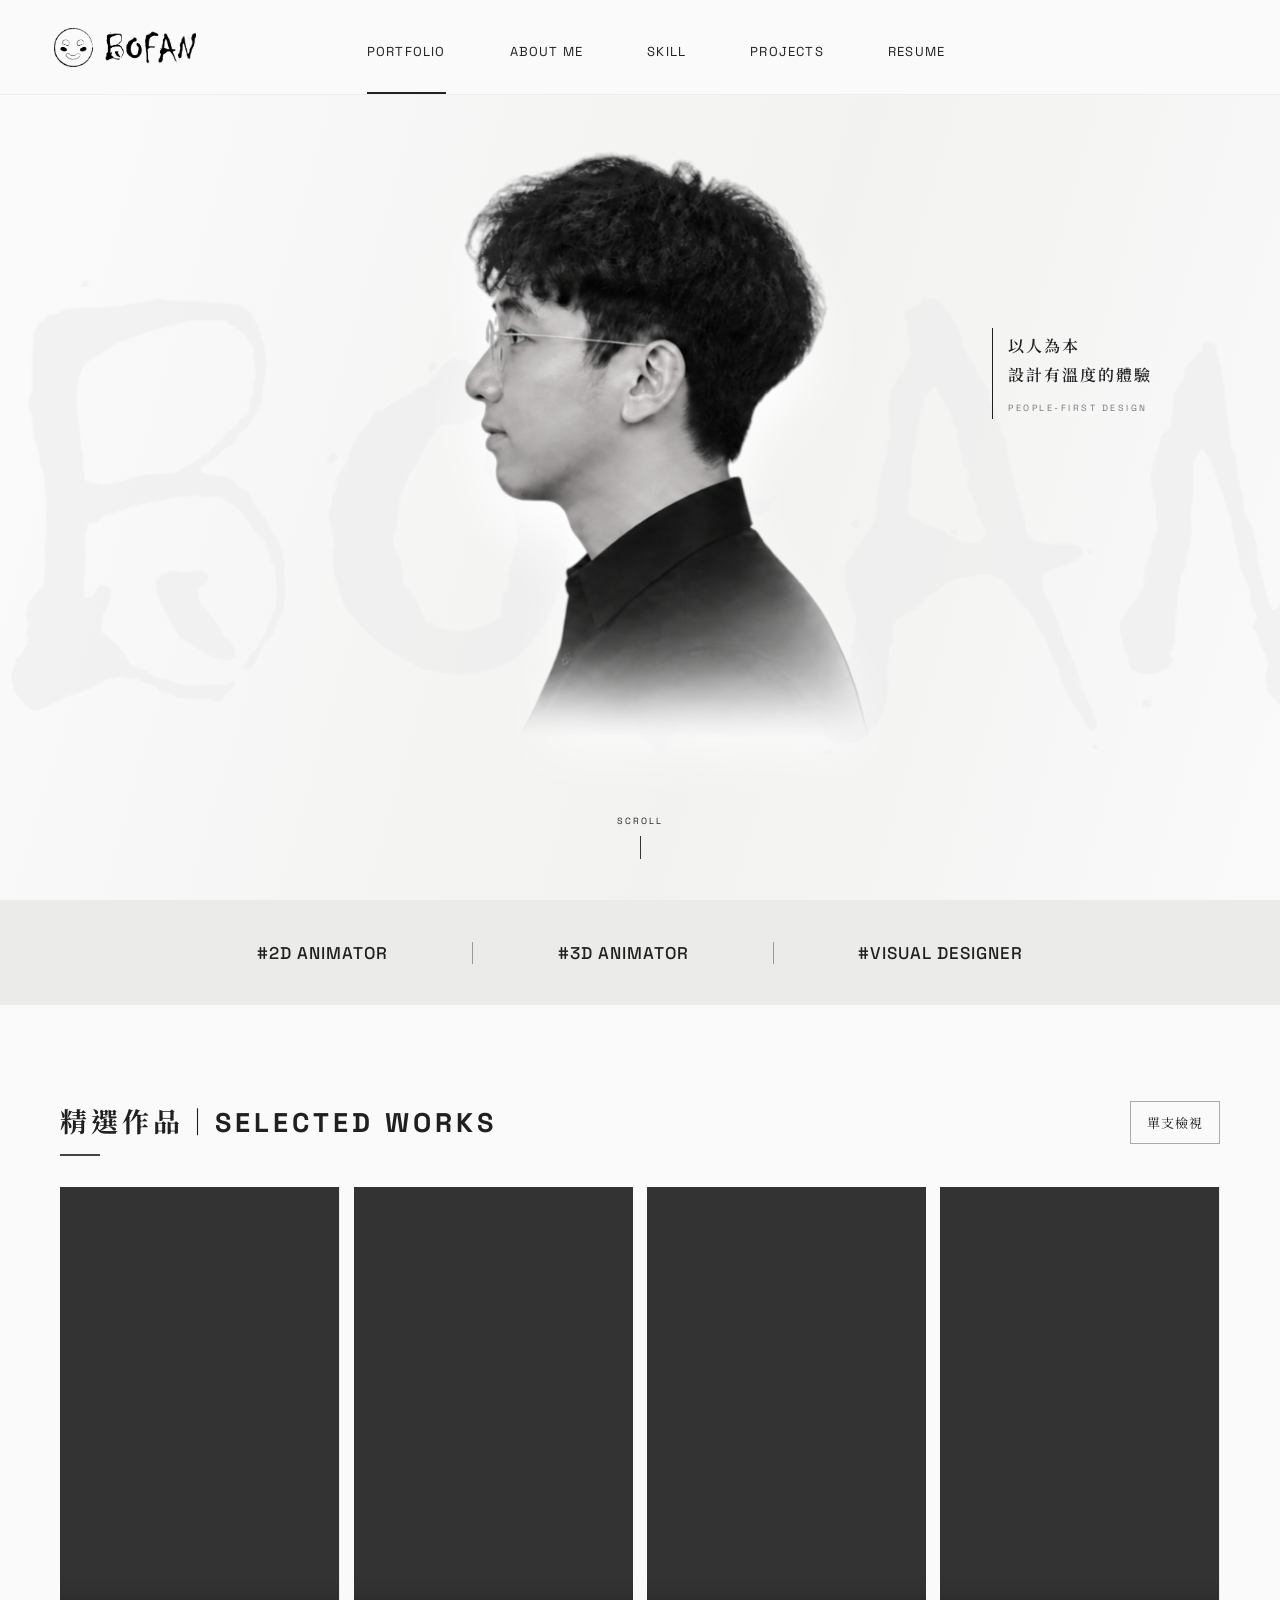
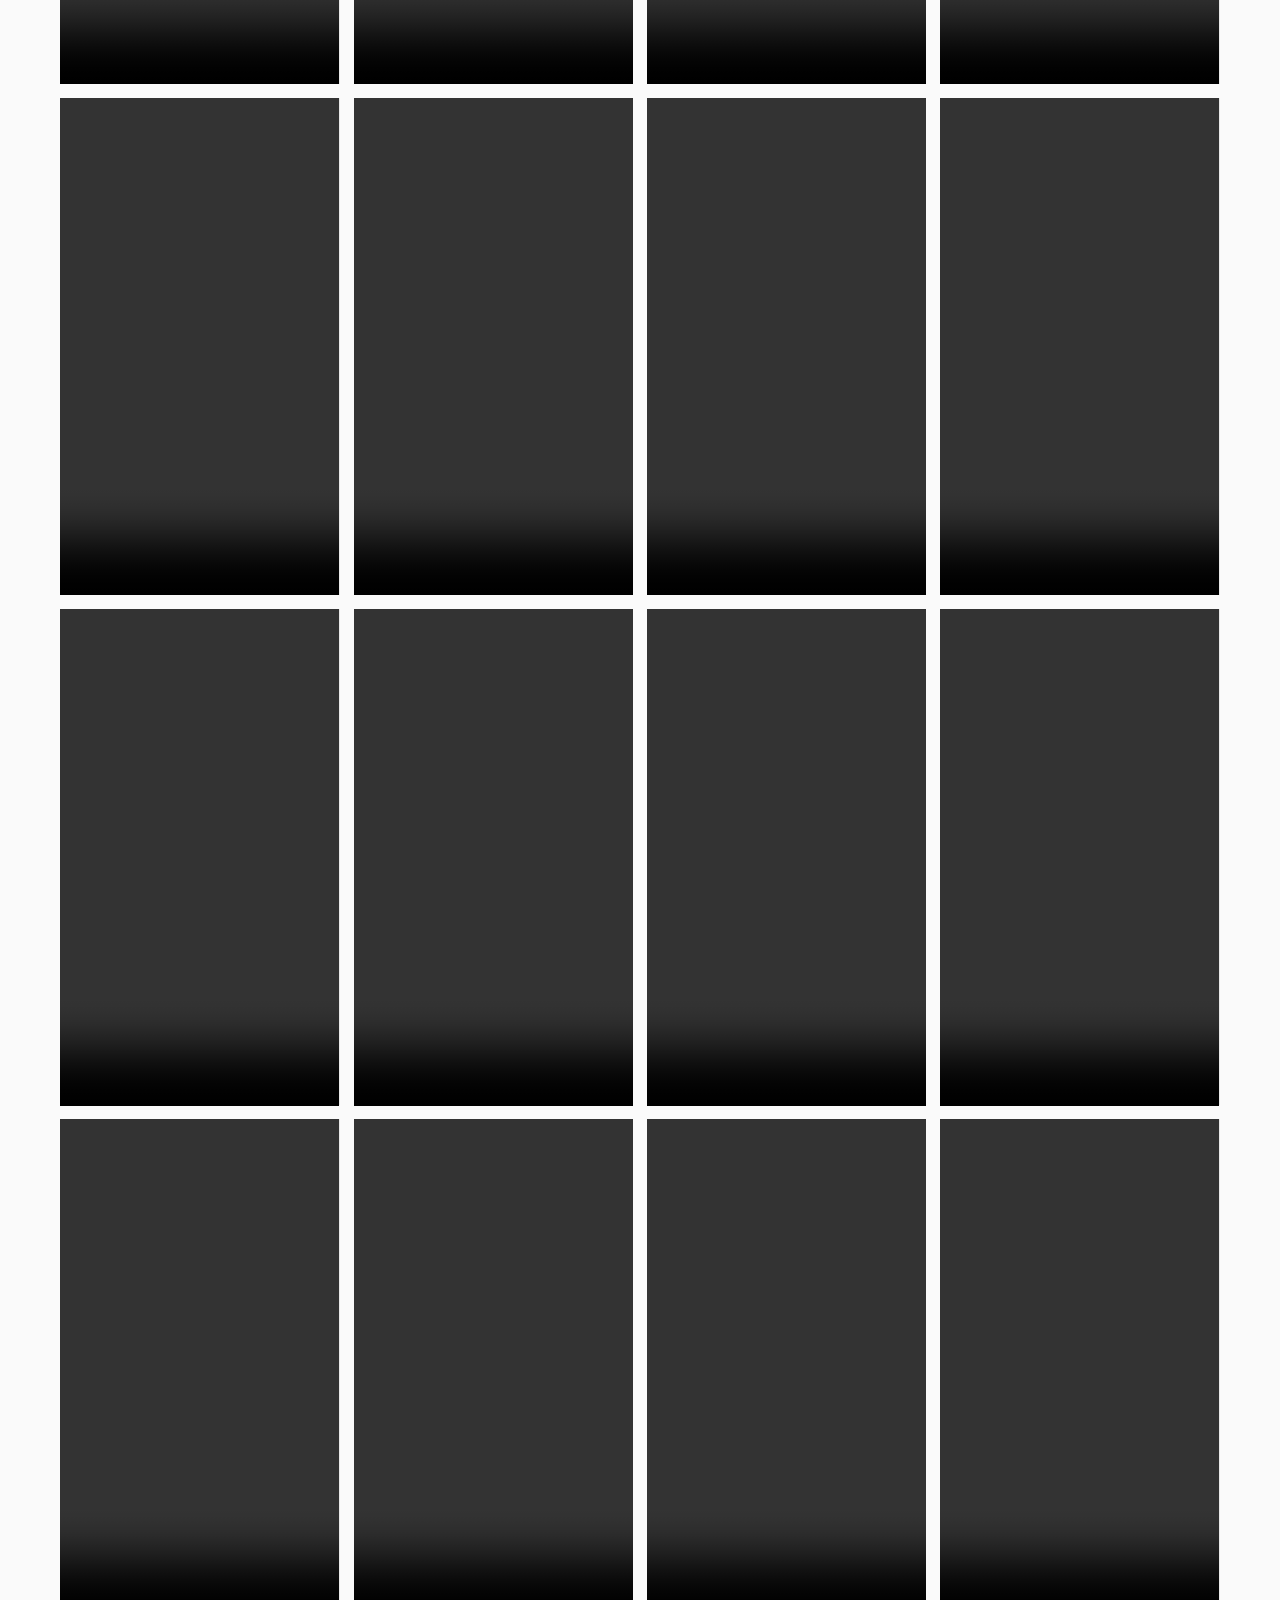
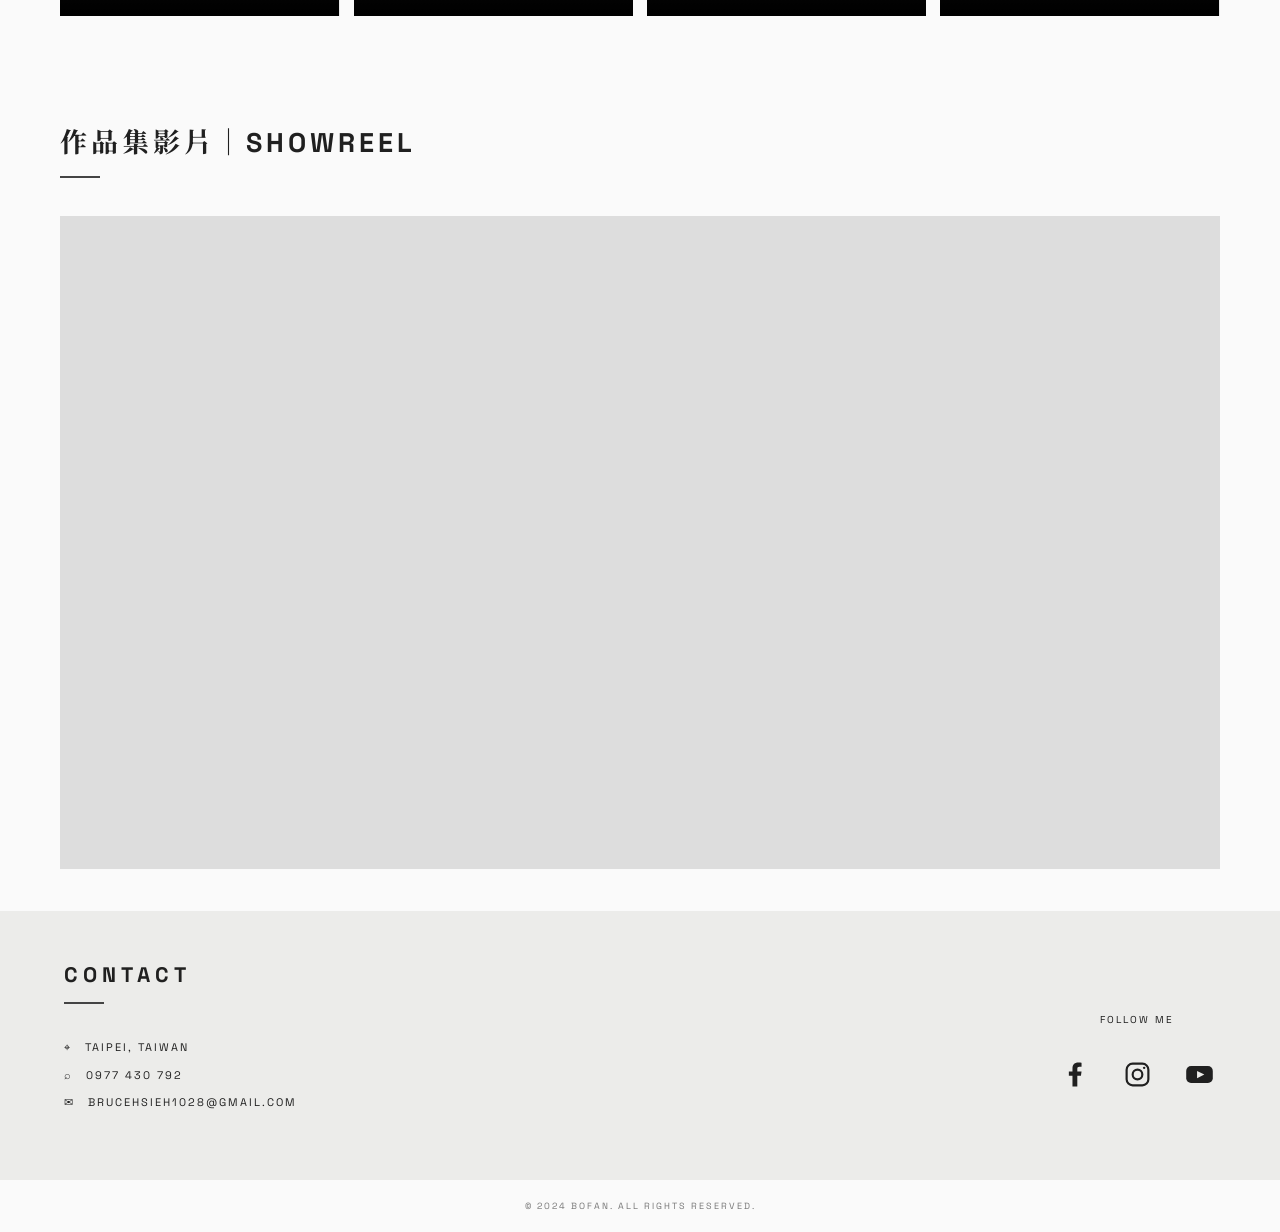
==== commit ae2e8217: "Remove XR, SkinLife, OSIM and Honor from selected works" ====
--- a/index.html
+++ b/index.html
@@ -20,30 +20,26 @@
 .video-prev{left:0}.video-next{right:0}
 @media(max-width:700px){.works-heading .section-title{font-size:16px;letter-spacing:1px}.mode-toggle{padding:9px;font-size:11px}.work-view.is-single{padding:0 38px}.video-arrow{width:32px;height:40px;font-size:22px}.work-grid.single video.is-current{height:auto;width:100%;max-height:65svh}}
 @media(prefers-reduced-motion:reduce){.work-grid video{transition:none}}
-</style><link rel="stylesheet" href="theme.css?v=20260918-grid"><script src="theme.js"></script></head><body>
+</style><link rel="stylesheet" href="theme.css?v=20260919-swipe"><script src="theme.js?v=20260919-swipe"></script></head><body>
 <nav class="nav"><a class="logo" href="bofan-portfolio.html" aria-label="BOFAN 首頁"><span class="logo-icon"></span><span class="logo-word"></span></a><div class="links"><a class="active" href="bofan-portfolio.html">PORTFOLIO</a><a href="bofan-about.html">ABOUT ME</a><a href="bofan-skill.html">SKILL</a><a href="bofan-projects.html">PROJECTS</a><a href="bofan-resume.html">RESUME</a></div><span class="nav-spacer" aria-hidden="true"></span></nav>
 <main><section class="hero"><div class="word" aria-hidden="true"><div class="word-track"><span></span><span></span><span></span></div></div><img class="portrait-real reveal" src="assets/portrait-1.png" alt="BOFAN 側面肖像"><div class="hero-copy"><div class="hero-copy-mask"><div class="hero-copy-text">以人為本<br>設計有溫度的體驗<small>PEOPLE-FIRST DESIGN</small></div></div></div><div class="scroll">SCROLL</div></section><div class="roles"><span>#2D ANIMATOR</span><span>#3D ANIMATOR</span><span>#VISUAL DESIGNER</span></div><section class="works"><div class="works-heading"><h1 class="section-title">精選作品｜SELECTED WORKS</h1><button type="button" class="mode-toggle" id="view-toggle" aria-pressed="false" aria-controls="work-grid">單支檢視</button></div><div class="work-view" id="work-view"><div class="work-grid" id="work-grid">
 <video controls muted autoplay loop playsinline aria-label="spey" src="assets/spey.mp4"></video>
 <video controls muted autoplay loop playsinline aria-label="金門高粱" src="assets/金門高粱.mp4"></video>
 <video controls muted autoplay loop playsinline aria-label="布萊迪中秋" src="assets/布萊迪中秋.mp4"></video>
-<video controls muted autoplay loop playsinline aria-label="XR威士忌" src="assets/XR威士忌.mp4"></video>
 <video controls muted autoplay loop playsinline aria-label="米其林" src="assets/米其林.mp4"></video>
 <video controls muted autoplay loop playsinline aria-label="skoda" src="assets/skoda.mp4"></video>
 <video controls muted autoplay loop playsinline aria-label="喜特麗" src="assets/喜特麗.mp4"></video>
 <video controls muted autoplay loop playsinline aria-label="Alessi" src="assets/Alessi.mp4"></video>
-<video controls muted autoplay loop playsinline aria-label="南聯skinlife" src="assets/南聯skinlife.mp4"></video>
 <video controls muted autoplay loop playsinline aria-label="統一膠原飲" src="assets/統一膠原飲.mp4"></video>
 <video controls muted autoplay loop playsinline aria-label="acnes" src="assets/acnes.mp4"></video>
 <video controls muted autoplay loop playsinline aria-label="白蘭氏" src="assets/白蘭氏.mp4"></video>
-<video controls muted autoplay loop playsinline aria-label="osim" src="assets/osim.mp4"></video>
 <video controls muted autoplay loop playsinline aria-label="lalaport" src="assets/lalaport.mp4"></video>
 <video controls muted autoplay loop playsinline aria-label="persil" src="assets/persil.mp4"></video>
-<video controls muted autoplay loop playsinline aria-label="honor" src="assets/honor.mp4"></video>
 <video controls muted autoplay loop playsinline aria-label="超異能快感" src="assets/超異能快感.mp4"></video>
 <video controls muted autoplay loop playsinline aria-label="蜘蛛人轉變" src="assets/蜘蛛人轉變.mp4"></video>
 <video controls muted autoplay loop playsinline aria-label="太空超人" src="assets/太空超人.mp4"></video>
 <video controls muted autoplay loop playsinline aria-label="陰兒房" src="assets/陰兒房.mp4"></video>
-</div><div class="single-controls" id="single-controls" hidden><button type="button" class="video-arrow video-prev" id="video-prev" aria-label="上一支動畫">‹</button><span id="video-count" role="status" aria-live="polite">1 / 20</span><button type="button" class="video-arrow video-next" id="video-next" aria-label="下一支動畫">›</button></div></div></section><section class="showreel"><h2 class="section-title">作品集影片｜SHOWREEL</h2><iframe class="youtube" src="https://www.youtube-nocookie.com/embed/A_lgwOJ9lEc?rel=0" title="作品集影片" allow="accelerometer; autoplay; clipboard-write; encrypted-media; gyroscope; picture-in-picture" allowfullscreen></iframe></section></main>
+</div><div class="single-controls" id="single-controls" hidden><button type="button" class="video-arrow video-prev" id="video-prev" aria-label="上一支動畫">‹</button><span id="video-count" role="status" aria-live="polite">1 / 16</span><button type="button" class="video-arrow video-next" id="video-next" aria-label="下一支動畫">›</button></div></div></section><section class="showreel"><h2 class="section-title">作品集影片｜SHOWREEL</h2><iframe class="youtube" src="https://www.youtube-nocookie.com/embed/A_lgwOJ9lEc?rel=0" title="作品集影片" allow="accelerometer; autoplay; clipboard-write; encrypted-media; gyroscope; picture-in-picture" allowfullscreen></iframe></section></main>
 <footer class="contact"><div><h2>CONTACT</h2><p>⌖　TAIPEI, TAIWAN<br>⌕　0977 430 792<br>✉　BRUCEHSIEH1028@GMAIL.COM</p></div><div class="follow"><p>FOLLOW ME</p><div class="social"><a href="https://www.facebook.com/xie.bo.fan.2025/?locale=zh_TW" target="_blank" rel="noopener noreferrer" aria-label="Facebook"><svg viewBox="0 0 24 24" aria-hidden="true"><path fill="currentColor" d="M13.5 22v-9h3l.5-3.5h-3.5V7.2c0-1 .3-1.7 1.8-1.7H17V2.3c-.3 0-1.5-.2-2.8-.2-2.8 0-4.7 1.7-4.7 4.8v2.6H6.5V13h3v9z"/></svg></a><a href="https://www.instagram.com/xiebofan_1028/" target="_blank" rel="noopener noreferrer" aria-label="Instagram"><svg viewBox="0 0 24 24" fill="none" stroke="currentColor" stroke-width="1.8" aria-hidden="true"><rect x="3" y="3" width="18" height="18" rx="5"/><circle cx="12" cy="12" r="4"/><circle cx="17.5" cy="6.5" r="1" fill="currentColor" stroke="none"/></svg></a><a href="https://www.youtube.com/@BofanAnimation" target="_blank" rel="noopener noreferrer" aria-label="YouTube"><svg viewBox="0 0 24 24" aria-hidden="true"><rect x="1" y="5" width="22" height="14" rx="4" fill="currentColor"/><path d="m10 9 6 3-6 3z" fill="#ececea"/></svg></a></div></div></footer><div class="copyright">© 2024 BOFAN. ALL RIGHTS RESERVED.</div><button id="top">↑</button><script>const b=document.querySelector('#top'),g=document.querySelector('#work-grid'),reveal=document.querySelectorAll('.reveal');addEventListener('scroll',()=>b.classList.toggle('show',scrollY>500));b.onclick=()=>scrollTo({top:0,behavior:'smooth'});const observer=new IntersectionObserver(es=>es.forEach(x=>{if(x.isIntersecting){x.target.classList.add('visible');observer.unobserve(x.target)}}),{threshold:.1});reveal.forEach(x=>observer.observe(x));new IntersectionObserver(e=>e.forEach(x=>x.isIntersecting&&g.classList.add('visible')),{threshold:0}).observe(g);</script><script>
 (() => {
   const grid = document.getElementById('work-grid');
--- a/theme.css
+++ b/theme.css
@@ -1,6 +1,8 @@
 @import url('https://fonts.googleapis.com/css2?family=Noto+Serif+TC:wght@400;500;600;700&family=Space+Grotesk:wght@400;500;600;700&display=swap');
 :root{color-scheme:light;--site-font:"Space Grotesk","Noto Serif TC","Microsoft JhengHei",sans-serif}
 body,body *{font-family:var(--site-font)!important}
+.work-view.is-single,.project-stage{touch-action:pan-y pinch-zoom;cursor:grab;user-select:none;-webkit-user-select:none}
+.work-view.is-single.is-dragging,.project-stage.is-dragging{cursor:grabbing}
 /* Selected works: desktop 4 columns, tablet 2, phone 1. */
 body .work-grid:not(.single){grid-template-columns:repeat(4,minmax(0,1fr))}
 @media(max-width:1100px) and (min-width:701px){
